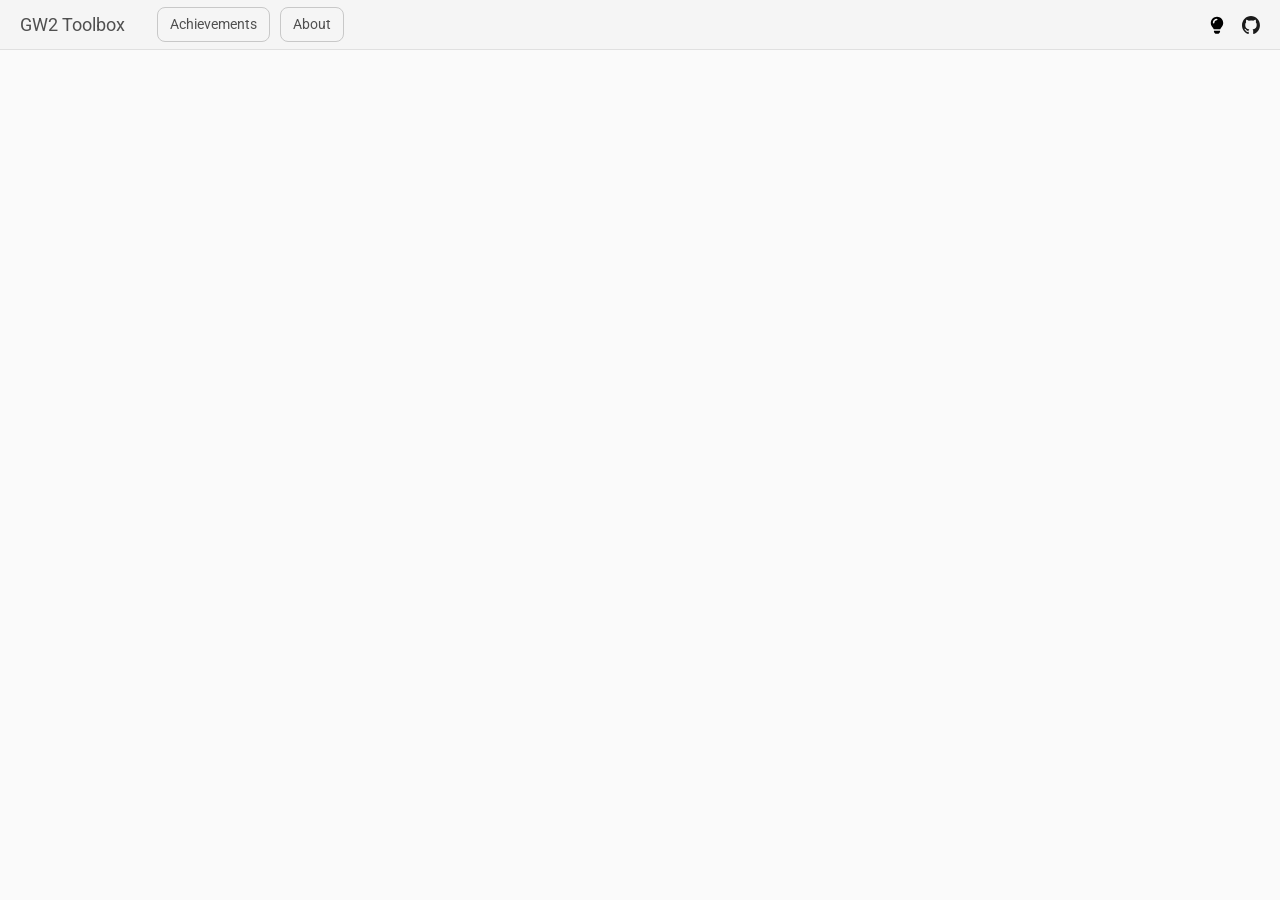
==== index.html @ d5afbb2c "Added index" ====
<!DOCTYPE html>
<html lang="en">

<head>
  <meta charset="utf-8" />
  <meta name="viewport" content="width=device-width, initial-scale=1" />
  <title>GW2 Toolbox</title>
  <link href="https://fonts.googleapis.com/css?family=Roboto:400,500&display=swap" rel="stylesheet" />
  <link rel="stylesheet" href="css/gw2toolbox.css" />
</head>

<body>
  <div class="container">
    <nav class="navbar navbar-default" role="navigation">
      <div class="navbar-item-default navbar-left">
        <a class="brand" href="#/achievements">GW2 Toolbox</a>
      </div>

      <div class="navbar-tabs" role="tablist" aria-label="Site sections">
        <a class="tab" href="#/achievements" data-route="/achievements" role="tab">Achievements</a>
        <a class="tab" href="#/about" data-route="/about" role="tab">About</a>
      </div>

      <div class="navbar-actions">
        <details class="navbar-dropdown">
          <summary class="dropdown-summary" aria-label="Open navigation menu" title="Menu">
            <img class="menu-icon" src="docs/list.svg" alt="" aria-hidden="true" />
          </summary>

          <div class="dropdown-panel" role="tablist" aria-label="Site sections">
            <a class="tab dropdown-item" href="#/achievements" data-route="/achievements" role="tab">Achievements</a>
            <a class="tab dropdown-item" href="#/about" data-route="/about" role="tab">About</a>
          </div>
        </details>

        <button id="themeToggle" class="theme-toggle" title="Toggle dark/light mode" aria-label="Toggle dark or light mode">
          <img class="theme-toggle-icon icon-light-on" src="docs/lightbulb-on.svg" alt="" aria-hidden="true" />
          <img class="theme-toggle-icon icon-light-off"  src="docs/lightbulb-off.svg"  alt="" aria-hidden="true" />
        </button>

        <a class="github-link" href="https://github.com/AKruimink/gw2-toolbox" target="_blank" rel="noopener" aria-label="View project on GitHub" title="View project on GitHub">
          <img class="github-icon" src="docs/github-mark-white.svg" alt="" aria-hidden="true" />
        </a>
      </div>
    </nav>

    <main id="content" class="content-column"></main>
  </div>

  <script type="module" src="js/gw2toolbox.js"></script>
</body>

</html>
---- css/gw2toolbox.css ----
* {
    box-sizing: border-box;
    margin: 0;
    padding: 0;
}

html,
body {
    overflow-x: hidden;
}

:root {
    --bg-color: 24, 26, 27;
    --secondary-bg-color: 28, 30, 31;
    --navbar-border-color: 55, 59, 62;
    --border-color: 62, 68, 70;
    --primary-text-color: 200, 195, 188;
    --secondary-text-color: 178, 172, 162;
    --link-color: 96, 168, 255;
    --accent-color: 163, 42, 42;
    --accent-hover-color: 140, 36, 36;
    --row-even-color: 26, 26, 26;
    --row-odd-color: 19, 19, 19;
    --completed-row-color: 23, 62, 18;
    --header-bg-color: 42, 42, 42;
    --header-text-color: 204, 204, 204;
    --category-path-color: 144, 120, 100;
}

body.light-mode {
    --bg-color: 250, 250, 250;
    --secondary-bg-color: 245, 245, 245;
    --navbar-border-color: 224, 224, 224;
    --border-color: 200, 200, 200;
    --primary-text-color: 32, 32, 32;
    --secondary-text-color: 80, 80, 80;
    --link-color: 0, 102, 204;
    --accent-color: 163, 42, 42;
    --accent-hover-color: 140, 36, 36;
    --row-even-color: 255, 255, 255;
    --row-odd-color: 247, 247, 247;
    --completed-row-color: 220, 245, 220;
    --header-bg-color: 235, 235, 235;
    --header-text-color: 32, 32, 32;
    --category-path-color: 120, 88, 66;
}

body {
    font-family: "Roboto", sans-serif;
    font-size: 14px;
    line-height: 1.2;
    color: rgb(var(--primary-text-color));
    background-color: rgb(var(--bg-color));
    min-height: 100vh;
    transition: background-color 0.3s ease, color 0.3s ease;
}

/* ---------------------------------------------
 * Layout
 * --------------------------------------------- */

.container {
    min-height: 100vh;
    display: flex;
    flex-direction: column;
}

.content-column {
    max-width: 900px;
    margin: 0 auto;
    width: 100%;
    min-width: 0;
    display: flex;
    flex-direction: column;
    align-items: stretch;
    padding: 40px 20px 80px;
}

#content {
    min-width: 0;
}

/* ---------------------------------------------
 * Navbar
 * --------------------------------------------- */

.navbar {
    display: flex;
    align-items: center;
    gap: 16px;
    justify-content: flex-start;
}

.navbar.navbar-default {
    border-bottom: 1px solid rgb(var(--navbar-border-color));
    background-color: rgb(var(--secondary-bg-color));
    height: 50px;
    padding: 0 20px;
}

.navbar .navbar-item-default a {
    text-decoration: none;
    color: rgb(var(--secondary-text-color));
}

.navbar .navbar-item-default a:hover {
    text-decoration: underline;
}

.navbar .brand {
    font-size: 18px;
    white-space: nowrap;
    color: rgb(var(--secondary-text-color));
}

.navbar .navbar-tabs {
    display: flex;
    align-items: center;
    gap: 10px;
    margin-left: 16px;
    flex: 0 1 auto;
    min-width: 0;
}

.navbar .navbar-actions {
    margin-left: auto;
    display: flex;
    align-items: center;
    gap: 10px;
    flex: 0 0 auto;
}

/* ---------------------------------------------
 * Tabs
 * --------------------------------------------- */

.tab {
    display: inline-flex;
    align-items: center;
    white-space: nowrap;
    padding: 8px 12px;
    border: 1px solid rgb(var(--border-color));
    border-radius: 8px;
    text-decoration: none;
    color: rgb(var(--secondary-text-color));
    background-color: transparent;
    transition: background-color 0.2s;
}

.tab:hover {
    background-color: rgb(var(--row-even-color));
}

.tab.active {
    background-color: rgb(var(--bg-color));
    color: rgb(var(--primary-text-color));
    border-color: rgb(var(--navbar-border-color));
}

/* ---------------------------------------------
 * GitHub Link + Theme Toggle
 * --------------------------------------------- */

.github-link {
    display: inline-flex;
    align-items: center;
    gap: 8px;
    white-space: nowrap;
    color: rgb(var(--secondary-text-color));
    text-decoration: none;
}

.github-link:hover {
    text-decoration: underline;
}

.github-link .github-icon {
    width: 18px;
    height: 18px;
    display: inline-block;
    flex: 0 0 auto;
    transition: filter 0.3s;
}

.github-link .github-text {
    display: none;
}

body.light-mode .github-link .github-icon {
    filter: invert(0.9);
}

.theme-toggle {
    background-color: transparent;
    border: none;
    color: rgb(var(--secondary-text-color));
    padding: 6px;
    cursor: pointer;
    font-size: 16px;
    line-height: 1;
    display: inline-flex;
    align-items: center;
    justify-content: center;
    transition: background-color 0.2s, color 0.2s;
}

/* .theme-toggle:hover {
    background-color: rgb(var(--row-even-color));
} */

.theme-toggle .theme-toggle-icon {
    width: 18px;
    height: 18px;
    display: inline-block;
    flex: 0 0 auto;
    transition: filter 0.3s;
}

.theme-toggle .icon-light-off {
    display: none;
}

.theme-toggle .icon-light-on {
    display: block;
}

body.light-mode .theme-toggle .icon-light-off {
    display: block;
    transform: scale(1.15);
    transform-origin: center;
}

body.light-mode .theme-toggle .icon-light-on {
    display: none;
}

.theme-toggle .icon-light-off {
    display: none;
}

.theme-toggle .icon-light-on {
    display: block;
}

body.light-mode .theme-toggle .icon-light-off {
    display: block;
}

body.light-mode .theme-toggle .icon-light-on {
    display: none;
}

/* ---------------------------------------------
 * Mobile Dropdown
 * --------------------------------------------- */

.navbar-dropdown {
    display: none;
}

.menu-icon {
    width: 18px;
    height: 18px;
    border: none;
    display: block;
    flex: 0 0 auto;
}

body.light-mode .menu-icon {
    filter: invert(0.9);
}

/* ---------------------------------------------
 * Responsive
 * --------------------------------------------- */

@media (max-width: 640px) {
    .navbar.navbar-default {
        height: auto;
        padding: 10px 12px;
    }

    .navbar .navbar-tabs {
        display: none;
    }

    .navbar .navbar-dropdown {
        display: block;
        position: relative;
        flex: 0 0 auto;
    }

    .navbar .navbar-dropdown summary.dropdown-summary {
        display: inline-flex;
        align-items: center;
        justify-content: center;
        height: 32px;
        width: 44px;
        border-radius: 6px;
        border: 1px solid rgb(var(--border-color));
        background-color: transparent;
        color: rgb(var(--secondary-text-color));
        cursor: pointer;
        user-select: none;
        list-style: none;
    }

    .navbar .navbar-dropdown summary::-webkit-details-marker {
        display: none;
    }

    .navbar .navbar-dropdown .hamburger {
        font-size: 18px;
        line-height: 1;
    }

    .navbar .navbar-dropdown .dropdown-panel {
        position: absolute;
        top: calc(100% + 8px);
        right: 0;
        min-width: 180px;
        z-index: 1000;
        background-color: rgb(var(--secondary-bg-color));
        border: 1px solid rgb(var(--border-color));
        border-radius: 8px;
        padding: 6px;
    }

    .navbar .navbar-dropdown .dropdown-item {
        display: block;
        border: none;
        border-radius: 6px;
        padding: 10px;
    }

    .navbar .navbar-dropdown .dropdown-item:hover {
        background-color: rgb(var(--row-even-color));
    }

    .content-column {
        padding: 20px 12px 40px;
    }
}
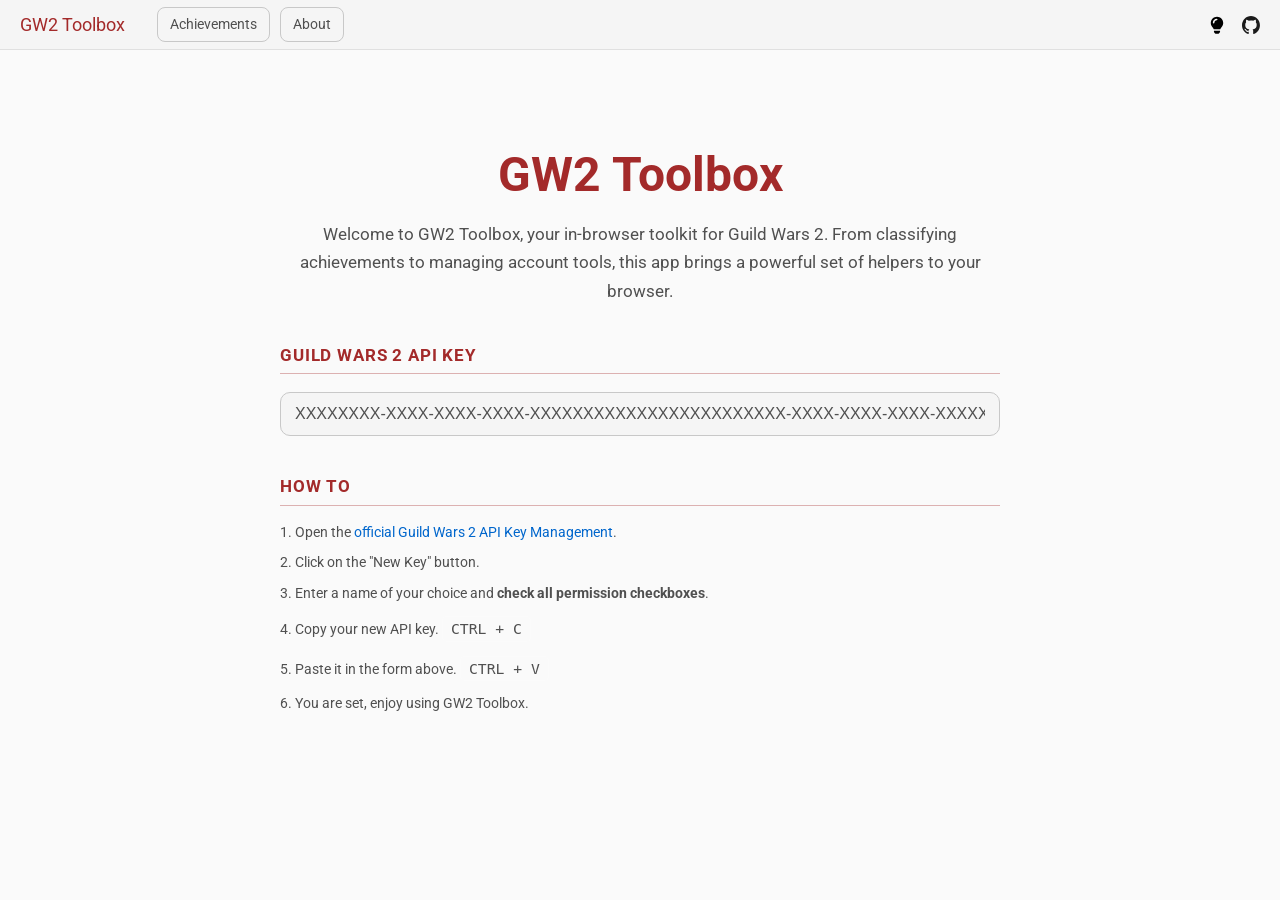
==== commit 7e7a5640: "Added a home page" ====
--- a/index.html
+++ b/index.html
@@ -13,7 +13,7 @@
   <div class="container">
     <nav class="navbar navbar-default" role="navigation">
       <div class="navbar-item-default navbar-left">
-        <a class="brand" href="#/achievements">GW2 Toolbox</a>
+        <a class="brand" href="#/home">GW2 Toolbox</a>
       </div>
 
       <div class="navbar-tabs" role="tablist" aria-label="Site sections">
--- a/css/gw2toolbox.css
+++ b/css/gw2toolbox.css
@@ -100,7 +100,7 @@
 
 .navbar .navbar-item-default a {
     text-decoration: none;
-    color: rgb(var(--secondary-text-color));
+    color: rgb(var(--accent-color));
 }
 
 .navbar .navbar-item-default a:hover {
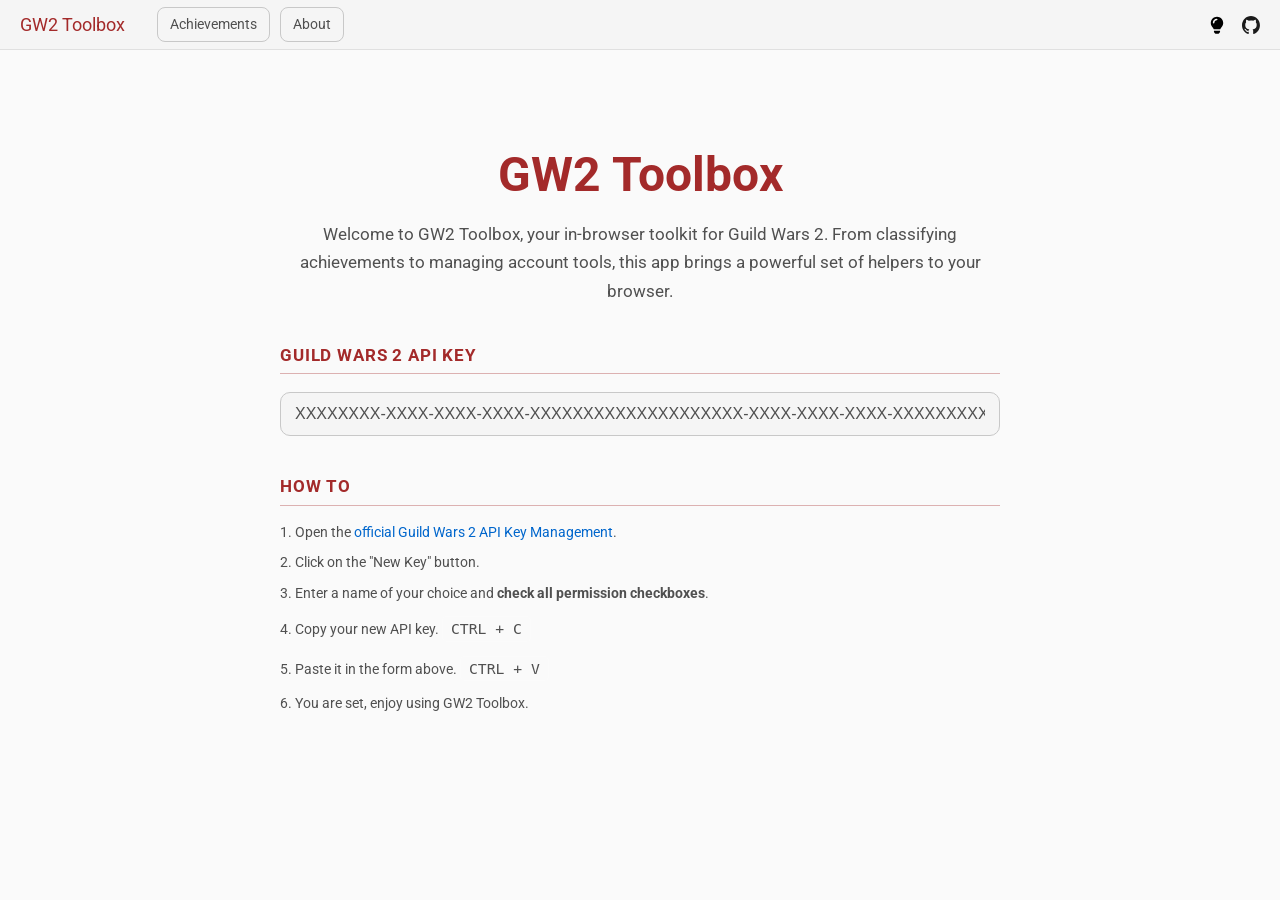
==== commit 392ebaac: "Added site icon" ====
--- a/index.html
+++ b/index.html
@@ -5,6 +5,7 @@
   <meta charset="utf-8" />
   <meta name="viewport" content="width=device-width, initial-scale=1" />
   <title>GW2 Toolbox</title>
+  <link rel="icon" href="docs/gw2-toolbox.ico" />
   <link href="https://fonts.googleapis.com/css?family=Roboto:400,500&display=swap" rel="stylesheet" />
   <link rel="stylesheet" href="css/gw2toolbox.css" />
 </head>
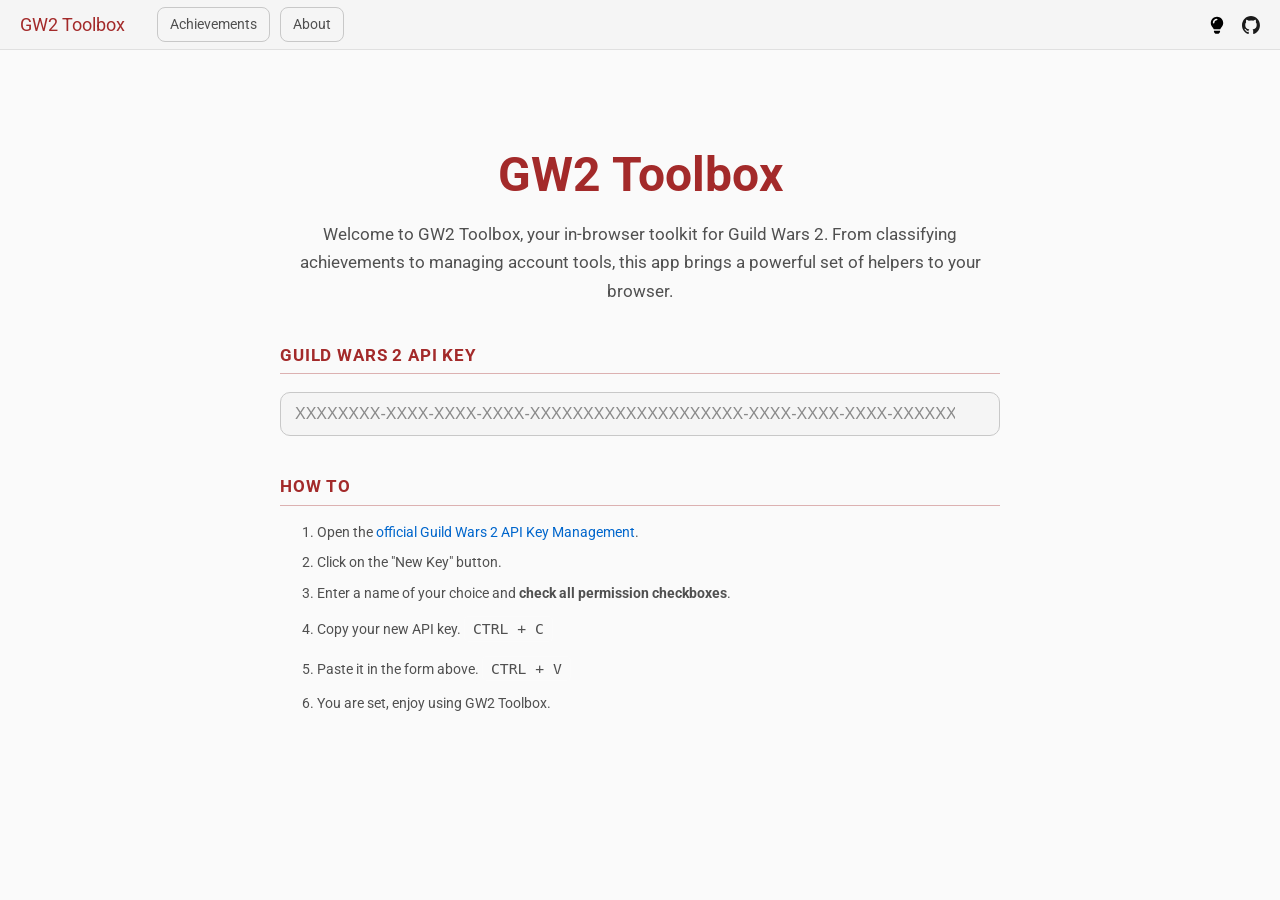
==== commit d3128949: "Aded round ilogo's as well as a readme" ====
--- a/index.html
+++ b/index.html
@@ -5,7 +5,7 @@
   <meta charset="utf-8" />
   <meta name="viewport" content="width=device-width, initial-scale=1" />
   <title>GW2 Toolbox</title>
-  <link rel="icon" href="docs/gw2-toolbox.ico" />
+  <link rel="icon" href="docs/gw2-toolbox-round.ico" />
   <link href="https://fonts.googleapis.com/css?family=Roboto:400,500&display=swap" rel="stylesheet" />
   <link rel="stylesheet" href="css/gw2toolbox.css" />
 </head>
--- a/css/gw2toolbox.css
+++ b/css/gw2toolbox.css
@@ -76,6 +76,98 @@
     padding: 40px 20px 80px;
 }
 
+.page {
+    display: flex;
+    flex-direction: column;
+    align-items: center;
+    gap: 40px;
+    max-width: 920px;
+    margin: 0 auto;
+    padding: 56px 20px 80px;
+}
+
+.page-header {
+    text-align: center;
+    max-width: 760px;
+}
+
+.page-header h1 {
+    font-size: 3rem;
+    margin-bottom: 16px;
+    color: rgb(var(--accent-color));
+}
+
+.page-header .page-intro {
+    margin: 0 auto;
+    max-width: 720px;
+    font-size: 1.05rem;
+    line-height: 1.7;
+    color: rgb(var(--secondary-text-color));
+}
+
+.section-block {
+    width: 100%;
+    max-width: 760px;
+    display: flex;
+    flex-direction: column;
+    gap: 18px;
+}
+
+.section-header h2 {
+    font-size: 1.05rem;
+    margin: 0;
+    padding-bottom: 8px;
+    color: rgb(var(--accent-color));
+    border-bottom: 1px solid rgba(var(--accent-color), 0.35);
+    letter-spacing: 0.05em;
+    text-transform: uppercase;
+}
+
+.section-block ol {
+    list-style: decimal inside;
+    display: grid;
+    gap: 14px;
+    padding-left: 22px;
+    color: rgb(var(--secondary-text-color));
+}
+
+.section-block a {
+    color: rgb(var(--link-color));
+    text-decoration: none;
+}
+
+.section-block a:hover,
+.section-block a:focus-visible {
+    text-decoration: underline;
+}
+
+kbd {
+    display: inline-flex;
+    align-items: center;
+    justify-content: center;
+    padding: 3px 8px;
+    border-radius: 5px;
+    background-color: rgba(255, 255, 255, 0.08);
+    color: rgb(var(--secondary-text-color));
+    border: 1px solid rgba(255, 255, 255, 0.12);
+    font-size: 0.92rem;
+}
+
+.section-block li {
+    margin: 0;
+}
+
+.hidden {
+    display: none !important;
+}
+
+.text-body p {
+    margin: 0;
+    color: rgb(var(--secondary-text-color));
+    line-height: 1.7;
+    font-size: 1rem;
+}
+
 #content {
     min-width: 0;
 }
